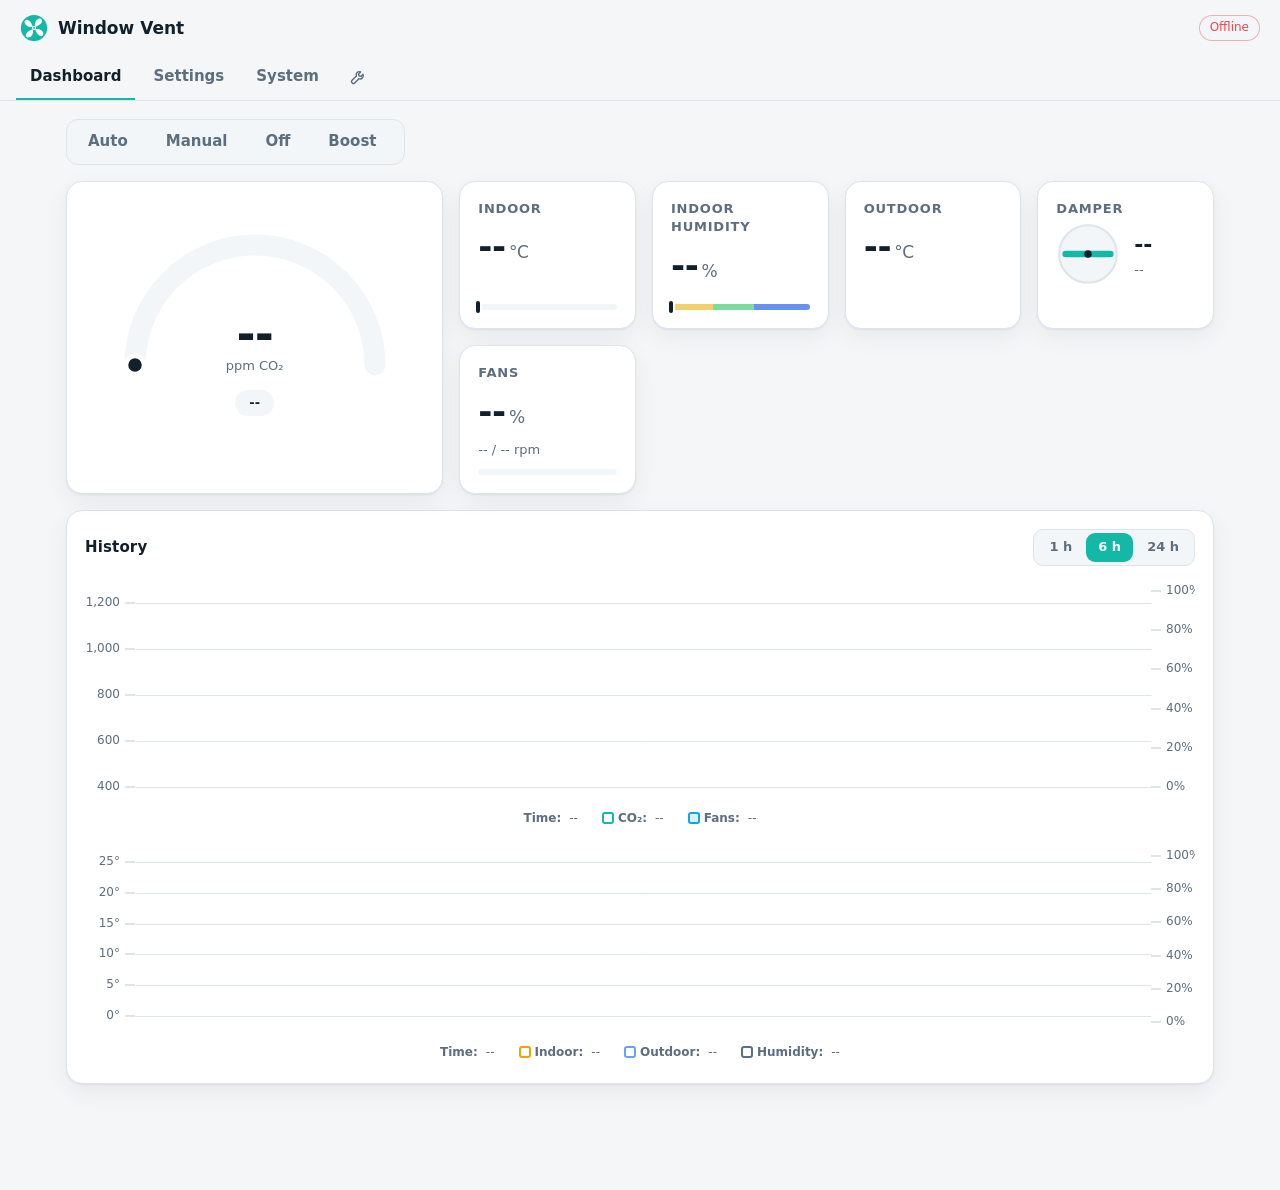
==== firmware/webui/web/index.html @ efa2269c "Firmware: standalone WebUI (dashboard, settings, simulation) firmware/webui: the application. CO2 co" ====
<!doctype html>
<html lang="en">
<head>
<meta charset="utf-8">
<meta name="viewport" content="width=device-width, initial-scale=1">
<meta name="color-scheme" content="dark light">
<title>Window Vent</title>
<link rel="icon" href="data:image/svg+xml,%3Csvg xmlns='http://www.w3.org/2000/svg' viewBox='0 0 32 32'%3E%3Ccircle cx='16' cy='16' r='15' fill='%2314b8a6'/%3E%3Cg transform='translate%2816 16%29' fill='%23fff'%3E%3Cpath d='M1.2 -1.6C0.6 -5 1.6 -9.6 5.6 -10.6C8.9 -11.4 10.4 -8.2 8.4 -5.6C6.8 -3.5 4 -1.8 1.2 -1.6Z' transform='rotate%280%29'/%3E%3Cpath d='M1.2 -1.6C0.6 -5 1.6 -9.6 5.6 -10.6C8.9 -11.4 10.4 -8.2 8.4 -5.6C6.8 -3.5 4 -1.8 1.2 -1.6Z' transform='rotate%2890%29'/%3E%3Cpath d='M1.2 -1.6C0.6 -5 1.6 -9.6 5.6 -10.6C8.9 -11.4 10.4 -8.2 8.4 -5.6C6.8 -3.5 4 -1.8 1.2 -1.6Z' transform='rotate%28180%29'/%3E%3Cpath d='M1.2 -1.6C0.6 -5 1.6 -9.6 5.6 -10.6C8.9 -11.4 10.4 -8.2 8.4 -5.6C6.8 -3.5 4 -1.8 1.2 -1.6Z' transform='rotate%28270%29'/%3E%3Ccircle r='2.4'/%3E%3C/g%3E%3Ccircle cx='16' cy='16' r='1.1' fill='%2314b8a6'/%3E%3C/svg%3E">
<link rel="stylesheet" href="vendor/uPlot.min.css">
<link rel="stylesheet" href="app.css">
</head>
<body>
<header class="top">
  <div class="brand">
    <svg viewBox="0 0 32 32" class="logo" aria-hidden="true"><circle class="lg-bg" cx="16" cy="16" r="15"/><g transform="translate(16 16)" fill="#fff"><path d="M1.2 -1.6C0.6 -5 1.6 -9.6 5.6 -10.6C8.9 -11.4 10.4 -8.2 8.4 -5.6C6.8 -3.5 4 -1.8 1.2 -1.6Z" transform="rotate(0)"/><path d="M1.2 -1.6C0.6 -5 1.6 -9.6 5.6 -10.6C8.9 -11.4 10.4 -8.2 8.4 -5.6C6.8 -3.5 4 -1.8 1.2 -1.6Z" transform="rotate(90)"/><path d="M1.2 -1.6C0.6 -5 1.6 -9.6 5.6 -10.6C8.9 -11.4 10.4 -8.2 8.4 -5.6C6.8 -3.5 4 -1.8 1.2 -1.6Z" transform="rotate(180)"/><path d="M1.2 -1.6C0.6 -5 1.6 -9.6 5.6 -10.6C8.9 -11.4 10.4 -8.2 8.4 -5.6C6.8 -3.5 4 -1.8 1.2 -1.6Z" transform="rotate(270)"/><circle r="2.4"/></g><circle class="lg-bg" cx="16" cy="16" r="1.1"/></svg>
    <span>Window Vent</span>
  </div>
  <div class="status">
    <span id="simBadge" class="badge warn" title="Simulation" hidden>Sim</span>
    <span id="conn" class="badge">Connecting</span>
    <span id="clock" class="badge clock" title="Local time (NTP)" hidden></span>
  </div>
</header>

<nav class="tabs" role="tablist">
  <a href="#dash" data-tab="dash">Dashboard</a>
  <a href="#settings" data-tab="settings">Settings</a>
  <a href="#system" data-tab="system">System</a>
  <a href="#dev" data-tab="dev" class="icontab" title="Developer" aria-label="Developer"><svg class="tabicon" viewBox="0 0 24 24" aria-hidden="true"><path d="M14.7 6.3a4 4 0 0 0-5.4 5.2L3.6 17.2a1.6 1.6 0 0 0 0 2.3l.9.9a1.6 1.6 0 0 0 2.3 0l5.7-5.7a4 4 0 0 0 5.2-5.4l-2.6 2.6-2.4-.6-.6-2.4z"/></svg></a>
</nav>

<main>
<!-- ================================ Dashboard ================================ -->
<section id="tab-dash" class="tab">
  <div class="seg" id="modeSeg">
    <button data-mode="auto">Auto</button>
    <button data-mode="manual">Manual</button>
    <button data-mode="off">Off</button>
    <button data-mode="boost">Boost<span id="boostLeft"></span></button>
  </div>

  <div class="grid hero">
    <div class="card co2card">
      <div class="gauge">
        <svg viewBox="0 0 200 120" aria-hidden="true">
          <path class="g-track" d="M20 110 A80 80 0 0 1 180 110"/>
          <path id="gBand" class="g-band" d=""/>
          <path id="gArc" class="g-arc" d=""/>
          <circle id="gDot" class="g-dot" r="6" cx="20" cy="110"/>
        </svg>
        <div class="g-text">
          <div id="co2" class="big">--</div>
          <div class="muted">ppm CO&#8322;</div>
        </div>
      </div>
      <div id="co2Label" class="pill">--</div>
      <p id="reason" class="reason"></p>
      <div id="limits" class="chips"></div>
    </div>

    <div class="tiles">
      <div class="card tile">
        <div class="t-head">Indoor</div>
        <div class="t-val"><span id="tin">--</span><small>&deg;C</small></div>
        <div class="t-sub" id="tinSub">&nbsp;</div>
        <div class="lvlbar" id="tinBar"><b id="tinMark"></b></div>
        <div id="rhInline" class="inline2" hidden>
          <div class="t-sub">RH <span id="rhIn">--</span> %, <span id="rhInWord" class="rhword"></span></div>
          <div class="lvlbar rh" title="Dry below 30 %, comfortable to 60 %, humid above"><b id="rhInMark"></b></div>
        </div>
      </div>
      <div class="card tile" id="rhTile">
        <div class="t-head">Indoor humidity</div>
        <div class="t-val"><span id="rh">--</span><small>%</small></div>
        <div class="t-sub"><span id="rhWord" class="rhword"></span><span id="rhDew"></span></div>
        <div class="lvlbar rh" title="Dry below 30 %, comfortable to 60 %, humid above"><b id="rhMark"></b></div>
      </div>
      <div class="card tile">
        <div class="t-head">Outdoor</div>
        <div class="t-val"><span id="tout">--</span><small>&deg;C</small></div>
        <div class="t-sub" id="toutSub">&nbsp;</div>
      </div>
      <div class="card tile">
        <div class="t-head">Damper</div>
        <div class="damper">
          <svg viewBox="-30 -30 60 60" aria-hidden="true">
            <circle class="d-bore" r="27"/>
            <g id="dDisc"><rect class="d-disc" x="-24" y="-3" width="48" height="6" rx="3"/><circle class="d-shaft" r="3.5"/></g>
          </svg>
          <div>
            <div class="t-val sm" id="dState">--</div>
            <div class="t-sub" id="dAngle">--</div>
          </div>
        </div>
      </div>
      <div class="card tile">
        <div class="t-head">Fans</div>
        <div class="t-val"><span id="fan">--</span><small>%</small></div>
        <div class="t-sub"><span id="rpm0">--</span> / <span id="rpm1">--</span> rpm</div>
        <div class="bar"><i id="fanBar"></i></div>
      </div>
      <div class="card tile" id="sndTile" hidden>
        <div class="t-head">Outdoor sound</div>
        <div class="t-val vrow"><span><span id="snd">--</span><small>dB</small></span><span id="sndChip" class="chip loud" hidden>Loud outside</span></div>
        <div class="t-sub" id="sndSub">&nbsp;</div>
        <div class="lvlbar" id="sndBar" title="30 to 100 dB"><b id="sndMark"></b></div>
      </div>
    </div>
  </div>

  <div class="card" id="manualCard" hidden>
    <h3>Manual control</h3>
    <div class="row">
      <label class="switch"><input type="checkbox" id="manOpen"><span></span> Damper open</label>
    </div>
    <div class="field" id="manPct" data-min="0" data-max="100" data-step="1" data-unit="%" data-label="Fans"></div>
  </div>

  <div class="card">
    <div class="card-head">
      <h3>History</h3>
      <div class="seg small" id="rangeSeg">
        <button data-h="1">1 h</button><button data-h="6">6 h</button><button data-h="24">24 h</button>
      </div>
    </div>
    <div id="chartCo2" class="chart"></div>
    <div id="chartTemp" class="chart"></div>
    <div id="chartSnd" class="chart" hidden></div>
  </div>
</section>

<!-- ================================ Settings ================================ -->
<section id="tab-settings" class="tab" hidden>
  <div class="card">
    <h3>CO&#8322; &rarr; ventilation</h3>
    <p class="muted">Drag the points: fan speed for each CO&#8322; level. The damper opens at the <b>open</b> line and closes
      at the <b>close</b> line; above the <b>maximum</b>, ventilation goes full whatever the other limits.</p>
    <svg id="curve" class="curve"></svg>
    <div class="fields">
      <div class="field" data-key="co2.openPpm" data-min="400" data-max="2000" data-step="10" data-unit="ppm" data-label="Damper opens at"></div>
      <div class="field" data-key="co2.closePpm" data-min="400" data-max="2000" data-step="10" data-unit="ppm" data-label="Damper closes at"></div>
      <div class="field" data-key="co2.maxPpm" data-min="800" data-max="3000" data-step="50" data-unit="ppm" data-label="Absolute maximum"></div>
      <div class="field" data-key="co2.targetLo" data-min="400" data-max="1500" data-step="10" data-unit="ppm" data-label="Target range, low"></div>
      <div class="field" data-key="co2.targetHi" data-min="400" data-max="2000" data-step="10" data-unit="ppm" data-label="Target range, high"></div>
      <div class="field" data-key="co2.minFanPct" data-min="0" data-max="60" data-step="1" data-unit="%" data-label="Fan floor while open"></div>
      <div class="field" data-key="co2.minOpenS" data-min="0" data-max="1800" data-step="30" data-unit="s" data-label="Minimum time open"></div>
      <div class="field" data-key="co2.minClosedS" data-min="0" data-max="1800" data-step="30" data-unit="s" data-label="Minimum time closed"></div>
    </div>
  </div>

  <div class="card">
    <div class="card-head"><h3>Temperature</h3><label class="switch"><input type="checkbox" data-key="temp.enabled"><span></span></label></div>
    <p class="muted">Cold outside, the fans are capped (linear between the two points) so the room doesn't get chilled.
      A warm room with cooler air outside gets free cooling; warmer air outside caps the fans.</p>
    <div class="fields">
      <div class="field" data-key="temp.tinMin" data-min="10" data-max="28" data-step="0.5" data-unit="&deg;C" data-label="Comfort, minimum"></div>
      <div class="field" data-key="temp.tinMax" data-min="16" data-max="32" data-step="0.5" data-unit="&deg;C" data-label="Comfort, maximum"></div>
      <div class="field" data-key="temp.coldT0" data-min="-40" data-max="20" data-step="1" data-unit="&deg;C" data-label="Cold point: outdoor"></div>
      <div class="field" data-key="temp.coldPct0" data-min="0" data-max="100" data-step="5" data-unit="%" data-label="Cold point: fan cap"></div>
      <div class="field" data-key="temp.coldT1" data-min="-30" data-max="30" data-step="1" data-unit="&deg;C" data-label="Mild point: outdoor"></div>
      <div class="field" data-key="temp.coldPct1" data-min="0" data-max="100" data-step="5" data-unit="%" data-label="Mild point: fan cap"></div>
      <div class="field" data-key="temp.closeBelowC" data-min="-50" data-max="10" data-step="1" data-unit="&deg;C" data-label="Close below (outdoor)"></div>
      <div class="field" data-key="temp.coolDeltaC" data-min="0.5" data-max="10" data-step="0.5" data-unit="&deg;C" data-label="Free cooling: outside cooler by"></div>
      <div class="field" data-key="temp.coolPct" data-min="0" data-max="100" data-step="5" data-unit="%" data-label="Free cooling: fans at least"></div>
      <div class="field" data-key="temp.hotPct" data-min="0" data-max="100" data-step="5" data-unit="%" data-label="Warmer outside: fan cap"></div>
    </div>
  </div>

  <div class="grid two">
    <div class="card">
      <div class="card-head"><h3>Quiet hours</h3><label class="switch"><input type="checkbox" data-key="quiet.enabled"><span></span></label></div>
      <div class="fields one">
        <label class="tfield">Start <input type="time" data-key="quiet.start" data-time></label>
        <label class="tfield">End <input type="time" data-key="quiet.end" data-time></label>
        <div class="field" data-key="quiet.pct" data-min="0" data-max="100" data-step="5" data-unit="%" data-label="Fan cap"></div>
      </div>
    </div>
    <div class="card">
      <div class="card-head"><h3>Outdoor noise</h3><label class="switch"><input type="checkbox" data-key="noise.enabled"><span></span></label></div>
      <div class="fields one">
        <div class="field" data-key="noise.db" data-min="30" data-max="110" data-step="1" data-unit="dB" data-label="Too loud above"></div>
        <div class="field" data-key="noise.pct" data-min="0" data-max="100" data-step="5" data-unit="%" data-label="Fan cap (0: close)"></div>
        <div class="field" data-key="noise.holdS" data-min="0" data-max="1800" data-step="30" data-unit="s" data-label="Hold after the last loud reading"></div>
        <div class="field" data-key="noise.micCal" data-min="-20" data-max="150" data-step="0.5" data-unit="dB" data-label="Microphone calibration (dBFS to dB SPL)"></div>
      </div>
    </div>
  </div>

  <div class="grid two">
    <div class="card">
      <h3>Fans and boost</h3>
      <div class="fields one">
        <div class="field" data-key="fans.balance" data-min="-20" data-max="20" data-step="1" data-unit="%" data-label="Balance (intake minus exhaust)"></div>
        <div class="field" data-key="fans.minDuty" data-min="0" data-max="60" data-step="1" data-unit="%" data-label="PWM duty at 1 %"></div>
        <div class="field" data-key="mode.boostMin" data-min="5" data-max="240" data-step="5" data-unit="min" data-label="Boost duration"></div>
      </div>
    </div>
    <div class="card">
      <h3>Damper motor</h3>
      <div class="fields one">
        <div class="field" data-key="damper.openDeg" data-min="30" data-max="120" data-step="1" data-unit="&deg;" data-label="Open angle"></div>
        <div class="field" data-key="damper.motorSpeed" data-min="100" data-max="3200" data-step="100" data-unit="&micro;steps/s" data-label="Speed"></div>
        <label class="switch"><input type="checkbox" id="motorRev"><span></span> Motor turns the other way</label>
      </div>
    </div>
  </div>

  <div class="card">
    <h3>Network and time</h3>
    <div class="fields">
      <label class="tfield">Host name (.local) <input type="text" data-key="net.host" maxlength="23"></label>
      <label class="tfield">Time zone (POSIX) <input type="text" data-key="net.tz" maxlength="47"></label>
    </div>
    <p class="muted">Changes to the host name and time zone apply at the next restart.</p>
  </div>

  <div class="card">
    <div class="card-head"><h3>Display</h3>
      <div class="seg small" id="themeSeg"><button data-theme="auto">Auto</button><button data-theme="light">Light</button><button data-theme="dark">Dark</button></div>
    </div>
    <p class="muted">Auto follows this device's own setting. The theme and the colours below are kept by this browser only, not by the vent.</p>
    <div class="palette" id="palette"></div>
    <div class="row">
      <button class="ghost" id="saveColours">Save colours to the vent</button>
      <button class="ghost" id="loadColours">Load colours from the vent</button>
      <button class="ghost" id="resetColours">Reset colours</button>
    </div>
    <p class="muted">Saved on the vent, the colours can be loaded in any other browser (a phone, a PC).</p>
  </div>

  <div class="savebar" id="saveBar" hidden>
    <span>Unsaved changes</span>
    <button class="ghost" id="revertBtn">Revert</button>
    <button class="primary" id="saveBtn">Save</button>
  </div>
</section>

<!-- ================================ Developer ================================ -->
<section id="tab-dev" class="tab" hidden>
  <div class="grid two">
    <div class="card">
      <div class="card-head"><h3>Simulation</h3><label class="switch"><input type="checkbox" id="simOn"><span></span></label></div>
      <p class="muted">Stands in for the sensors, the fans and the damper; the real fans and motor stay still meanwhile.</p>
      <div class="seg small" id="simModeSeg"><button data-model="1">Room model</button><button data-model="0">Manual values</button></div>
      <div class="fields one" id="simFields">
        <div class="field sim" data-sim="co2" data-min="400" data-max="2500" data-step="10" data-unit="ppm" data-label="CO&#8322;" data-manual></div>
        <div class="field sim" data-sim="tin" data-min="10" data-max="35" data-step="0.1" data-unit="&deg;C" data-label="Indoor" data-manual></div>
        <div class="field sim" data-sim="tout" data-min="-35" data-max="40" data-step="0.5" data-unit="&deg;C" data-label="Outdoor"></div>
        <div class="field sim" data-sim="rh" data-min="0" data-max="100" data-step="1" data-unit="%" data-label="Humidity"></div>
        <div class="field sim" data-sim="snd" data-min="20" data-max="100" data-step="1" data-unit="dB" data-label="Outdoor sound"></div>
        <div class="field sim" data-sim="occupants" data-min="0" data-max="6" data-step="1" data-unit="" data-label="Occupants" data-model></div>
        <div class="field sim" data-sim="volume" data-min="10" data-max="150" data-step="5" data-unit="m&sup3;" data-label="Room volume" data-model></div>
        <div class="field sim" data-sim="flowMax" data-min="5" data-max="80" data-step="1" data-unit="m&sup3;/h" data-label="Flow per fan at 100 %" data-model></div>
        <div class="field sim" data-sim="heatSetC" data-min="10" data-max="25" data-step="0.5" data-unit="&deg;C" data-label="Heating set point" data-model></div>
      </div>
      <div class="row" id="simSpeedRow"><span class="muted">Time</span>
        <div class="seg small" id="simSpeedSeg"><button data-speed="1">&times;1</button><button data-speed="10">&times;10</button><button data-speed="60">&times;60</button><button data-speed="300">&times;300</button></div>
      </div>
    </div>

    <div class="card">
      <h3>Control outputs</h3>
      <dl class="kv" id="outKv"></dl>
      <h3>Hardware</h3>
      <div class="chips" id="hwChips"></div>
      <dl class="kv" id="hwKv"></dl>
      <div class="row"><button class="ghost" id="encZeroBtn">Damper is closed: set encoder zero</button></div>
    </div>
  </div>

  <div class="card">
    <h3>Log</h3>
    <pre id="log" class="log"></pre>
  </div>
</section>

<!-- ================================ System ================================ -->
<section id="tab-system" class="tab" hidden>
  <div class="grid two">
    <div class="card">
      <h3>Wi-Fi</h3>
      <dl class="kv" id="netKv"></dl>
      <div class="row">
        <a class="button ghost" href="/setup" id="setupLink">Change network</a>
        <button class="ghost danger" id="forgetBtn">Forget network</button>
      </div>
    </div>
    <div class="card">
      <h3>Device</h3>
      <dl class="kv" id="sysKv"></dl>
      <div class="row"><button class="ghost danger" id="rebootBtn">Restart</button></div>
    </div>
  </div>
</section>
</main>

<div id="toast" class="toast" hidden></div>
<script src="vendor/uPlot.iife.min.js"></script>
<script src="app.js"></script>
</body>
</html>
---- firmware/webui/web/vendor/uPlot.min.css ----
.uplot, .uplot *, .uplot *::before, .uplot *::after {box-sizing: border-box;}.uplot {font-family: system-ui, -apple-system, "Segoe UI", Roboto, "Helvetica Neue", Arial, "Noto Sans", sans-serif, "Apple Color Emoji", "Segoe UI Emoji", "Segoe UI Symbol", "Noto Color Emoji";line-height: 1.5;width: min-content;}.u-title {text-align: center;font-size: 18px;font-weight: bold;}.u-wrap {position: relative;user-select: none;}.u-over, .u-under {position: absolute;}.u-under {overflow: hidden;}.uplot canvas {display: block;position: relative;width: 100%;height: 100%;}.u-axis {position: absolute;}.u-legend {font-size: 14px;margin: auto;text-align: center;}.u-inline {display: block;}.u-inline * {display: inline-block;}.u-inline tr {margin-right: 16px;}.u-legend th {font-weight: 600;}.u-legend th > * {vertical-align: middle;display: inline-block;}.u-legend .u-marker {width: 1em;height: 1em;margin-right: 4px;background-clip: padding-box !important;}.u-inline.u-live th::after {content: ":";vertical-align: middle;}.u-inline:not(.u-live) .u-value {display: none;}.u-series > * {padding: 4px;}.u-series th {cursor: pointer;}.u-legend .u-off > * {opacity: 0.3;}.u-select {background: rgba(0,0,0,0.07);position: absolute;pointer-events: none;}.u-cursor-x, .u-cursor-y {position: absolute;left: 0;top: 0;pointer-events: none;will-change: transform;}.u-hz .u-cursor-x, .u-vt .u-cursor-y {height: 100%;border-right: 1px dashed #607D8B;}.u-hz .u-cursor-y, .u-vt .u-cursor-x {width: 100%;border-bottom: 1px dashed #607D8B;}.u-cursor-pt {position: absolute;top: 0;left: 0;border-radius: 50%;border: 0 solid;pointer-events: none;will-change: transform;/*this has to be !important since we set inline "background" shorthand */background-clip: padding-box !important;}.u-axis.u-off, .u-select.u-off, .u-cursor-x.u-off, .u-cursor-y.u-off, .u-cursor-pt.u-off {display: none;}
---- firmware/webui/web/app.css ----
/* Window vent web page. Dark by default, light when the system asks for it. */
:root {
  --bg: #0b1117;
  --bg2: #111a22;
  --card: #151f29;
  --card2: #1b2733;
  --line: #243342;
  --text: #e6edf3;
  --muted: #8b9bab;
  --accent: #14b8a6;
  --accent2: #0ea5e9;
  --good: #22c55e;
  --fair: #eab308;
  --poor: #f97316;
  --bad: #ef4444;
  --warm: #f59e0b;
  --cold: #60a5fa;
  --wet: #2563eb;
  --shadow: 0 1px 2px rgba(0,0,0,.3), 0 8px 24px rgba(0,0,0,.18);
  --radius: 16px;
}
/* light: chosen in the header (data-theme), or the system's choice when left on auto */
:root[data-theme=light] {
  --bg: #f4f6f8;
  --bg2: #eef2f5;
  --card: #ffffff;
  --card2: #f3f6f9;
  --line: #dde4ea;
  --text: #12202c;
  --muted: #5d6e7e;
  --shadow: 0 1px 2px rgba(16,24,40,.06), 0 8px 24px rgba(16,24,40,.06);
}
@media (prefers-color-scheme: light) {
  :root:not([data-theme=dark]) {
    --bg: #f4f6f8;
    --bg2: #eef2f5;
    --card: #ffffff;
    --card2: #f3f6f9;
    --line: #dde4ea;
    --text: #12202c;
    --muted: #5d6e7e;
    --shadow: 0 1px 2px rgba(16,24,40,.06), 0 8px 24px rgba(16,24,40,.06);
  }
}
* { box-sizing: border-box; }
html, body { margin: 0; background: var(--bg); color: var(--text); }
body {
  font: 15px/1.45 system-ui, -apple-system, "Segoe UI", Roboto, "Helvetica Neue", Arial, sans-serif;
  -webkit-font-smoothing: antialiased;
}
h3 { margin: 0 0 10px; font-size: 15px; font-weight: 600; letter-spacing: .01em; }
p { margin: 6px 0 12px; }
.muted { color: var(--muted); font-size: 13px; }
small { font-size: .5em; color: var(--muted); margin-left: 3px; font-weight: 500; }

/* header and tabs */
.top {
  display: flex; align-items: center; justify-content: space-between; gap: 12px;
  padding: 14px 20px; position: sticky; top: 0; z-index: 10;
  background: color-mix(in srgb, var(--bg) 85%, transparent); backdrop-filter: blur(10px);
}
.brand { display: flex; align-items: center; gap: 10px; font-weight: 650; font-size: 17px; }
.logo { width: 28px; height: 28px; }
.logo .lg-bg { fill: var(--accent); }
.status { display: flex; align-items: center; gap: 8px; }
.badge.clock { font-variant-numeric: tabular-nums; }
.badge {
  font-size: 12px; padding: 3px 10px; border-radius: 99px; background: var(--card2); color: var(--muted);
  border: 1px solid var(--line);
}
.badge.ok { color: var(--good); border-color: color-mix(in srgb, var(--good) 40%, transparent); }
.badge.err { color: var(--bad); border-color: color-mix(in srgb, var(--bad) 40%, transparent); }
.badge.warn { color: var(--warm); border-color: color-mix(in srgb, var(--warm) 45%, transparent);
  background: color-mix(in srgb, var(--warm) 12%, transparent); }
.tabs { display: flex; gap: 4px; padding: 0 16px; border-bottom: 1px solid var(--line); overflow-x: auto; }
.tabs a {
  padding: 10px 14px; color: var(--muted); text-decoration: none; border-bottom: 2px solid transparent;
  font-weight: 550; white-space: nowrap;
}
.tabs a.on { color: var(--text); border-color: var(--accent); }
.tabs a.icontab { display: flex; align-items: center; padding: 10px 12px; }
.tabicon { width: 19px; height: 19px; fill: none; stroke: currentColor; stroke-width: 1.8; stroke-linejoin: round; stroke-linecap: round; }

main { max-width: 1180px; margin: 0 auto; padding: 18px 16px 90px; }

/* layout */
.card {
  background: var(--card); border: 1px solid var(--line); border-radius: var(--radius); padding: 18px;
  box-shadow: var(--shadow); margin-bottom: 16px; min-width: 0;
}
.card-head { display: flex; align-items: center; justify-content: space-between; gap: 10px; margin-bottom: 8px; }
.card-head h3 { margin: 0; }
.grid { display: grid; gap: 16px; }
.grid > .card { margin-bottom: 0; }
.grid.two { grid-template-columns: repeat(auto-fit, minmax(320px, 1fr)); margin-bottom: 16px; }
.grid.hero { grid-template-columns: minmax(280px, 1fr) 2fr; margin-bottom: 16px; }
@media (max-width: 760px) { .grid.hero { grid-template-columns: 1fr; } }
.tiles { display: grid; grid-template-columns: repeat(auto-fit, minmax(170px, 1fr)); gap: 16px; align-content: start; }
.tiles .card { margin: 0; }
.row { display: flex; align-items: center; gap: 12px; flex-wrap: wrap; margin-top: 12px; }

/* segmented controls and buttons */
.seg { display: inline-flex; background: var(--card2); border: 1px solid var(--line); border-radius: 12px; padding: 3px; gap: 2px; margin-bottom: 16px; }
.seg.small { margin: 0; border-radius: 10px; }
.seg button {
  border: 0; background: transparent; color: var(--muted); font: inherit; font-weight: 600; padding: 8px 18px;
  border-radius: 9px; cursor: pointer; transition: background .15s, color .15s;
}
.seg.small button { padding: 5px 12px; font-size: 13px; }
.seg button.on { background: var(--accent); color: #fff; }
.seg button:hover:not(.on) { color: var(--text); }
#boostLeft { font-weight: 500; margin-left: 6px; opacity: .85; }
button.primary, button.ghost, a.button {
  font: inherit; font-weight: 600; border-radius: 10px; padding: 8px 16px; cursor: pointer; text-decoration: none;
  display: inline-block;
}
button.primary { background: var(--accent); border: 1px solid var(--accent); color: #fff; }
button.ghost, a.button { background: transparent; border: 1px solid var(--line); color: var(--text); }
button.ghost:hover, a.button:hover { border-color: var(--accent); }
.danger { color: var(--bad) !important; }

/* CO2 gauge */
.co2card { display: flex; flex-direction: column; align-items: center; text-align: center; }
.gauge { position: relative; width: 100%; max-width: 300px; }
.gauge svg { width: 100%; display: block; }
.g-track { fill: none; stroke: var(--card2); stroke-width: 14; stroke-linecap: round; }
.g-band { fill: none; stroke: color-mix(in srgb, var(--good) 35%, transparent); stroke-width: 14; }
.g-arc { fill: none; stroke: var(--good); stroke-width: 14; stroke-linecap: round; transition: stroke .4s; }
.g-dot { fill: var(--text); stroke: var(--card); stroke-width: 3; }
.g-text { position: absolute; left: 0; right: 0; bottom: 4px; }
.big { font-size: 46px; font-weight: 700; letter-spacing: -.02em; line-height: 1; font-variant-numeric: tabular-nums; }
.pill { margin-top: 10px; padding: 4px 14px; border-radius: 99px; font-weight: 600; font-size: 13px; background: var(--card2); }
.reason { color: var(--muted); font-size: 13px; min-height: 2.9em; margin: 10px 0 4px; }
.chips { display: flex; flex-wrap: wrap; gap: 6px; justify-content: center; }
.chip { font-size: 12px; padding: 3px 10px; border-radius: 99px; background: var(--card2); border: 1px solid var(--line); }
.chip.ok { color: var(--good); }
.chip.no { color: var(--bad); }
.chip.on { color: var(--accent); border-color: color-mix(in srgb, var(--accent) 45%, transparent); }
.chip.loud { color: var(--fair); border-color: color-mix(in srgb, var(--fair) 50%, transparent);
  background: color-mix(in srgb, var(--fair) 12%, transparent); font-weight: 600; letter-spacing: 0; white-space: nowrap; }
.vrow { display: flex; align-items: center; justify-content: space-between; flex-wrap: wrap; gap: 4px 10px; }
.vrow .chip { margin-left: auto; }

/* tiles */
.tile { display: flex; flex-direction: column; gap: 4px; }
.t-head { color: var(--muted); font-size: 13px; font-weight: 600; text-transform: uppercase; letter-spacing: .06em; }
.t-val { font-size: 34px; font-weight: 700; font-variant-numeric: tabular-nums; letter-spacing: -.01em; }
.t-val.sm { font-size: 22px; }
.t-sub { color: var(--muted); font-size: 13px; }
.bar { height: 6px; border-radius: 99px; background: var(--card2); overflow: hidden; margin-top: 6px; }
.bar i { display: block; height: 100%; width: 0; background: linear-gradient(90deg, var(--accent), var(--accent2)); transition: width .6s; }
.rhword { font-weight: 600; }
/* level bars: coloured zones, a marker at the present value */
.lvlbar { position: relative; height: 6px; border-radius: 99px; background: var(--card2); margin-top: 6px; }
.inline2 { margin-top: 10px; }
.lvlbar.rh {
  background: linear-gradient(90deg,
    color-mix(in srgb, var(--fair) 60%, transparent) 0 30%,
    color-mix(in srgb, var(--good) 60%, transparent) 30% 60%,
    color-mix(in srgb, var(--wet) 70%, transparent) 60% 100%);
}
.lvlbar b { position: absolute; top: -3px; width: 4px; height: 12px; border-radius: 2px; background: var(--text);
  box-shadow: 0 0 0 2px var(--card); transform: translateX(-50%); transition: left .6s; }
.damper { display: flex; align-items: center; gap: 14px; }
.damper svg { width: 64px; height: 64px; flex: none; }
.d-bore { fill: var(--card2); stroke: var(--line); stroke-width: 2; }
.d-disc { fill: var(--accent); }
.d-shaft { fill: var(--text); }
#dDisc { transition: transform .5s; }

/* charts */
.chart { width: 100%; margin-top: 8px; }
.u-legend { font-size: 12px; color: var(--muted); }
.u-legend .u-marker { border-radius: 3px; }
.u-select { background: color-mix(in srgb, var(--accent) 15%, transparent); }

/* fields: label, slider, value */
.fields { display: grid; grid-template-columns: repeat(auto-fit, minmax(260px, 1fr)); gap: 14px 22px; margin-top: 8px; }
.fields.one { grid-template-columns: 1fr; }
.field { display: grid; grid-template-columns: 1fr auto; align-items: center; gap: 4px 10px; }
.field label { font-size: 13px; color: var(--muted); }
.field .val { display: flex; align-items: center; gap: 4px; }
.field input[type=number] {
  width: 76px; text-align: right; background: var(--card2); color: var(--text); border: 1px solid var(--line);
  border-radius: 8px; padding: 4px 6px; font: inherit; font-variant-numeric: tabular-nums;
}
.field .unit { color: var(--muted); font-size: 12px; min-width: 22px; }
.field input[type=range] { grid-column: 1 / -1; }
.field.disabled { opacity: .45; pointer-events: none; }
.tfield { display: flex; flex-direction: column; gap: 4px; font-size: 13px; color: var(--muted); }
.tfield input {
  background: var(--card2); color: var(--text); border: 1px solid var(--line); border-radius: 8px;
  padding: 7px 9px; font: inherit;
}
input[type=range] {
  -webkit-appearance: none; appearance: none; width: 100%; height: 6px; border-radius: 99px; outline: none;
  background: linear-gradient(90deg, var(--accent) var(--p, 50%), var(--card2) var(--p, 50%)); margin: 8px 0;
}
input[type=range]::-webkit-slider-thumb {
  -webkit-appearance: none; width: 18px; height: 18px; border-radius: 50%; background: #fff;
  border: 3px solid var(--accent); cursor: pointer; box-shadow: 0 1px 4px rgba(0,0,0,.35);
}
input[type=range]::-moz-range-thumb {
  width: 14px; height: 14px; border-radius: 50%; background: #fff; border: 3px solid var(--accent); cursor: pointer;
}

/* switch */
.switch { display: inline-flex; align-items: center; gap: 10px; cursor: pointer; user-select: none; }
.switch input { display: none; }
.switch span {
  width: 42px; height: 24px; border-radius: 99px; background: var(--card2); border: 1px solid var(--line);
  position: relative; transition: background .2s; flex: none;
}
.switch span::after {
  content: ""; position: absolute; top: 2px; left: 2px; width: 18px; height: 18px; border-radius: 50%;
  background: #fff; transition: transform .2s; box-shadow: 0 1px 3px rgba(0,0,0,.3);
}
.switch input:checked + span { background: var(--accent); border-color: var(--accent); }
.switch input:checked + span::after { transform: translateX(18px); }

/* CO2 curve editor */
.curve { width: 100%; height: auto; display: block; touch-action: none; user-select: none; margin: 4px 0 6px; }
.curve .grid line { stroke: var(--line); stroke-width: 1; }
.curve .axis text { fill: var(--muted); font-size: 11px; }
.curve .band { fill: color-mix(in srgb, var(--good) 14%, transparent); }
.curve .th { stroke-width: 1.5; stroke-dasharray: 5 4; }
.curve .th.open { stroke: var(--accent2); }
.curve .th.close { stroke: var(--muted); }
.curve .th.max { stroke: var(--bad); }
.curve .th-label { font-size: 11px; font-weight: 600; stroke: var(--card); stroke-width: 4px; paint-order: stroke; stroke-linejoin: round; }
.curve .line { fill: none; stroke: var(--accent); stroke-width: 3; stroke-linejoin: round; }
.curve .area { fill: color-mix(in srgb, var(--accent) 14%, transparent); }
.curve .pt { fill: var(--card); stroke: var(--accent); stroke-width: 3; cursor: grab; }
.curve .pt:hover, .curve .pt.drag { fill: var(--accent); }
.curve .now { fill: var(--warm); stroke: var(--bg); stroke-width: 2.5; pointer-events: none; }
.curve .now-guide { stroke: var(--warm); stroke-width: 1.5; stroke-opacity: .55; stroke-dasharray: 2 3; pointer-events: none; }
.curve .tip { fill: var(--text); font-size: 12px; font-weight: 600; }

/* colour pickers */
.palette { display: grid; grid-template-columns: repeat(auto-fill, minmax(210px, 1fr)); gap: 10px 16px; margin-top: 10px; }
.swatch { display: flex; align-items: center; gap: 10px; font-size: 13px; color: var(--muted); cursor: pointer; }
.swatch input { width: 34px; height: 26px; padding: 0; border: 1px solid var(--line); border-radius: 7px; background: none; cursor: pointer; }
.swatch input::-webkit-color-swatch-wrapper { padding: 2px; }
.swatch input::-webkit-color-swatch { border: 0; border-radius: 5px; }

/* key-value lists */
.kv { display: grid; grid-template-columns: auto 1fr; gap: 6px 16px; margin: 0 0 14px; font-size: 14px; }
.kv dt { color: var(--muted); }
.kv dd { margin: 0; font-variant-numeric: tabular-nums; overflow-wrap: anywhere; }
.log {
  background: var(--bg2); border: 1px solid var(--line); border-radius: 10px; padding: 10px 12px; margin: 0;
  height: 260px; overflow: auto; font: 12px/1.5 ui-monospace, SFMono-Regular, Consolas, monospace; color: var(--muted);
}

/* save bar and toast */
.savebar {
  position: fixed; left: 50%; bottom: 18px; transform: translateX(-50%); z-index: 20;
  display: flex; align-items: center; gap: 12px; padding: 10px 12px 10px 18px; border-radius: 14px;
  background: var(--card); border: 1px solid var(--line); box-shadow: 0 10px 40px rgba(0,0,0,.35);
}
.toast {
  position: fixed; left: 50%; bottom: 80px; transform: translateX(-50%); z-index: 30; padding: 10px 16px;
  border-radius: 10px; background: var(--text); color: var(--bg); font-weight: 600; font-size: 14px;
}
[hidden] { display: none !important; }
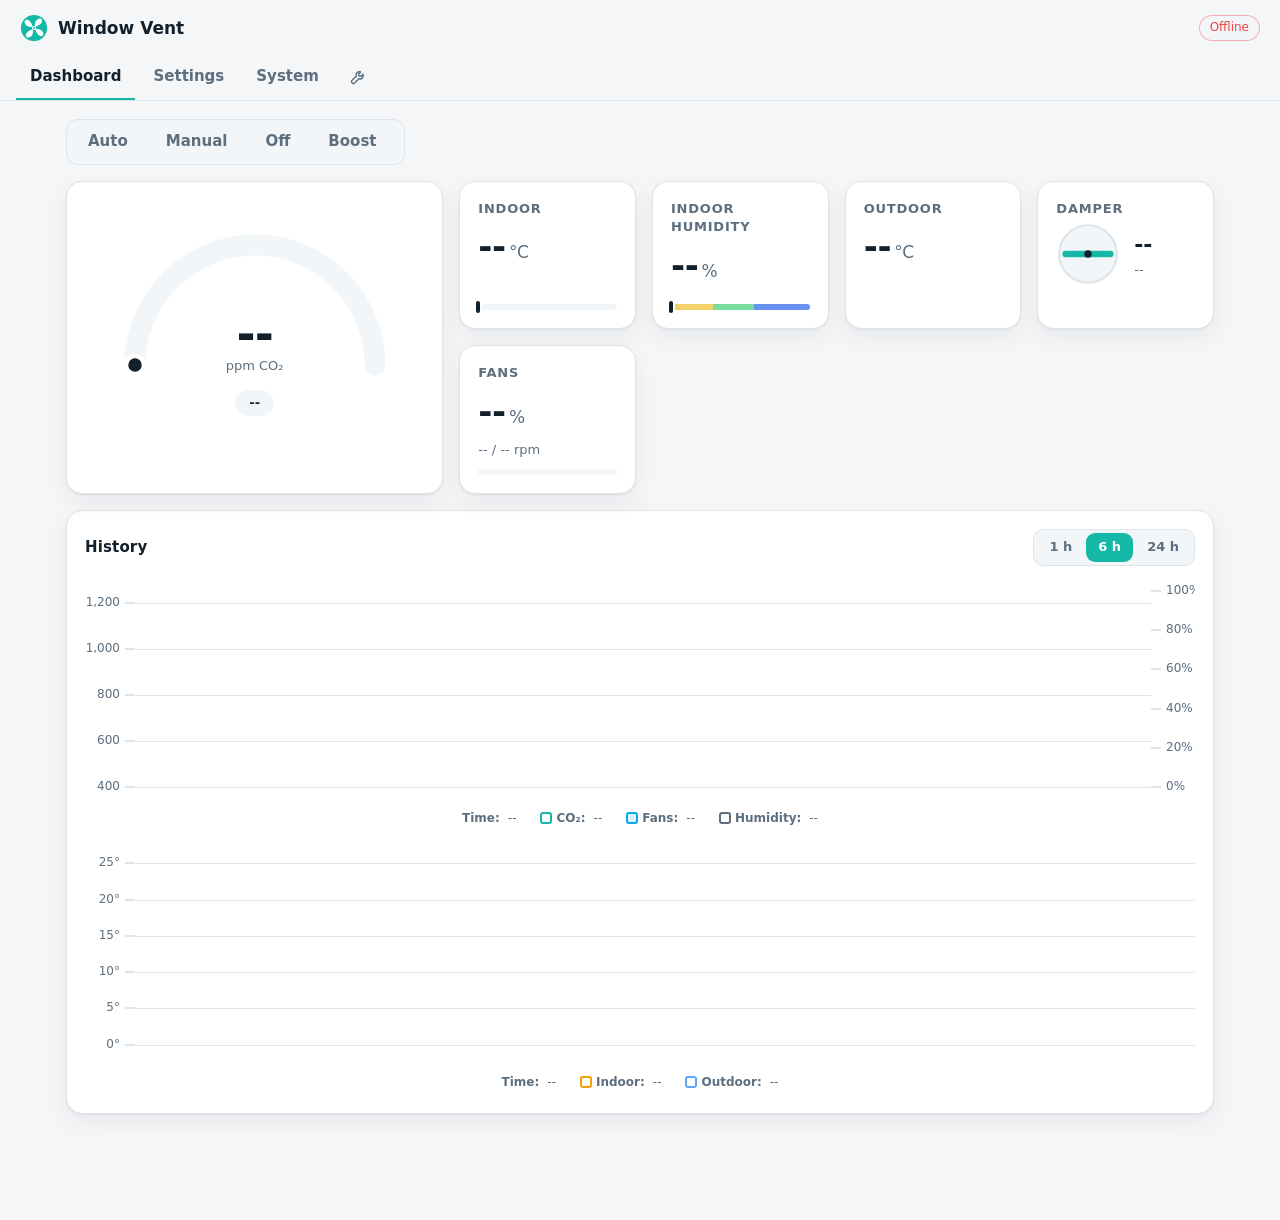
==== commit 18413535: "Web page: two graphs, legends show the latest values Humidity joins CO2 and the fans (both in %), an" ====
--- a/firmware/webui/web/index.html
+++ b/firmware/webui/web/index.html
@@ -101,9 +101,9 @@
       </div>
       <div class="card tile" id="sndTile" hidden>
         <div class="t-head">Outdoor sound</div>
-        <div class="t-val vrow"><span><span id="snd">--</span><small>dB</small></span><span id="sndChip" class="chip loud" hidden>Loud outside</span></div>
+        <div class="t-val vrow"><span><span id="snd">--</span><small>dBA</small></span><span id="sndChip" class="chip loud" hidden>Loud outside</span></div>
         <div class="t-sub" id="sndSub">&nbsp;</div>
-        <div class="lvlbar" id="sndBar" title="30 to 100 dB"><b id="sndMark"></b></div>
+        <div class="lvlbar" id="sndBar" title="30 to 100 dBA"><b id="sndMark"></b></div>
       </div>
     </div>
   </div>
@@ -125,7 +125,6 @@
     </div>
     <div id="chartCo2" class="chart"></div>
     <div id="chartTemp" class="chart"></div>
-    <div id="chartSnd" class="chart" hidden></div>
   </div>
 </section>
 
@@ -178,10 +177,10 @@
     <div class="card">
       <div class="card-head"><h3>Outdoor noise</h3><label class="switch"><input type="checkbox" data-key="noise.enabled"><span></span></label></div>
       <div class="fields one">
-        <div class="field" data-key="noise.db" data-min="30" data-max="110" data-step="1" data-unit="dB" data-label="Too loud above"></div>
+        <div class="field" data-key="noise.db" data-min="30" data-max="110" data-step="1" data-unit="dBA" data-label="Too loud above"></div>
         <div class="field" data-key="noise.pct" data-min="0" data-max="100" data-step="5" data-unit="%" data-label="Fan cap (0: close)"></div>
         <div class="field" data-key="noise.holdS" data-min="0" data-max="1800" data-step="30" data-unit="s" data-label="Hold after the last loud reading"></div>
-        <div class="field" data-key="noise.micCal" data-min="-20" data-max="150" data-step="0.5" data-unit="dB" data-label="Microphone calibration (dBFS to dB SPL)"></div>
+        <div class="field" data-key="noise.micCal" data-min="-20" data-max="150" data-step="0.5" data-unit="dB" data-label="Microphone calibration (A-weighted dBFS to dBA)"></div>
       </div>
     </div>
   </div>
@@ -247,9 +246,10 @@
         <div class="field sim" data-sim="tin" data-min="10" data-max="35" data-step="0.1" data-unit="&deg;C" data-label="Indoor" data-manual></div>
         <div class="field sim" data-sim="tout" data-min="-35" data-max="40" data-step="0.5" data-unit="&deg;C" data-label="Outdoor"></div>
         <div class="field sim" data-sim="rh" data-min="0" data-max="100" data-step="1" data-unit="%" data-label="Humidity"></div>
-        <div class="field sim" data-sim="snd" data-min="20" data-max="100" data-step="1" data-unit="dB" data-label="Outdoor sound"></div>
+        <div class="field sim" data-sim="snd" data-min="20" data-max="100" data-step="1" data-unit="dBA" data-label="Outdoor sound"></div>
         <div class="field sim" data-sim="occupants" data-min="0" data-max="6" data-step="1" data-unit="" data-label="Occupants" data-model></div>
-        <div class="field sim" data-sim="volume" data-min="10" data-max="150" data-step="5" data-unit="m&sup3;" data-label="Room volume" data-model></div>
+        <div class="field sim" data-sim="volume" data-min="10" data-max="500" data-step="5" data-unit="m&sup3;" data-label="Room volume" data-model></div>
+        <div class="field sim" data-sim="leakAch" data-min="0" data-max="3" data-step="0.1" data-unit="/h" data-label="Natural air changes (leaks, open door)" data-model></div>
         <div class="field sim" data-sim="flowMax" data-min="5" data-max="80" data-step="1" data-unit="m&sup3;/h" data-label="Flow per fan at 100 %" data-model></div>
         <div class="field sim" data-sim="heatSetC" data-min="10" data-max="25" data-step="0.5" data-unit="&deg;C" data-label="Heating set point" data-model></div>
       </div>
@@ -264,13 +264,18 @@
       <h3>Hardware</h3>
       <div class="chips" id="hwChips"></div>
       <dl class="kv" id="hwKv"></dl>
-      <div class="row"><button class="ghost" id="encZeroBtn">Damper is closed: set encoder zero</button></div>
-    </div>
-  </div>
-
-  <div class="card">
-    <h3>Log</h3>
+      <div class="row"><button class="ghost" id="damperCalBtn">Damper: run the boundary test</button></div>
+    </div>
+  </div>
+
+  <div class="card">
+    <h3>Log and console</h3>
     <pre id="log" class="log"></pre>
+    <form class="row" id="conForm" autocomplete="off">
+      <input type="text" id="conLine" class="coninput" maxlength="127" spellcheck="false" placeholder="A command, as on the serial console ('help' lists them)">
+      <button class="ghost" type="submit">Run</button>
+    </form>
+    <p class="muted">The console asks for the vent's password once per browser tab. Set it on the serial console: <code>pass &lt;password&gt;</code>.</p>
   </div>
 </section>
 
@@ -289,6 +294,9 @@
       <h3>Device</h3>
       <dl class="kv" id="sysKv"></dl>
       <div class="row"><button class="ghost danger" id="rebootBtn">Restart</button></div>
+      <h3>Firmware update</h3>
+      <p class="muted">The build's <code>.bin</code> (<code>webui.ino.bin</code>), with the vent's password. The vent restarts into it, and goes back to the previous firmware if the new one isn't on the Wi-Fi within 5 minutes.</p>
+      <div class="row"><input type="file" id="fwFile" accept=".bin"><button class="ghost" id="fwBtn">Update</button><span class="muted" id="fwMsg"></span></div>
     </div>
   </div>
 </section>
--- a/firmware/webui/web/app.css
+++ b/firmware/webui/web/app.css
@@ -249,7 +249,12 @@
 .kv dd { margin: 0; font-variant-numeric: tabular-nums; overflow-wrap: anywhere; }
 .log {
   background: var(--bg2); border: 1px solid var(--line); border-radius: 10px; padding: 10px 12px; margin: 0;
-  height: 260px; overflow: auto; font: 12px/1.5 ui-monospace, SFMono-Regular, Consolas, monospace; color: var(--muted);
+  height: 360px; overflow: auto; font: 12px/1.5 ui-monospace, SFMono-Regular, Consolas, monospace; color: var(--muted);
+  white-space: pre-wrap; overflow-wrap: anywhere;
+}
+.coninput {
+  flex: 1; min-width: 0; background: var(--card2); color: var(--text); border: 1px solid var(--line); border-radius: 8px;
+  padding: 7px 9px; font: 13px ui-monospace, SFMono-Regular, Consolas, monospace;
 }
 
 /* save bar and toast */
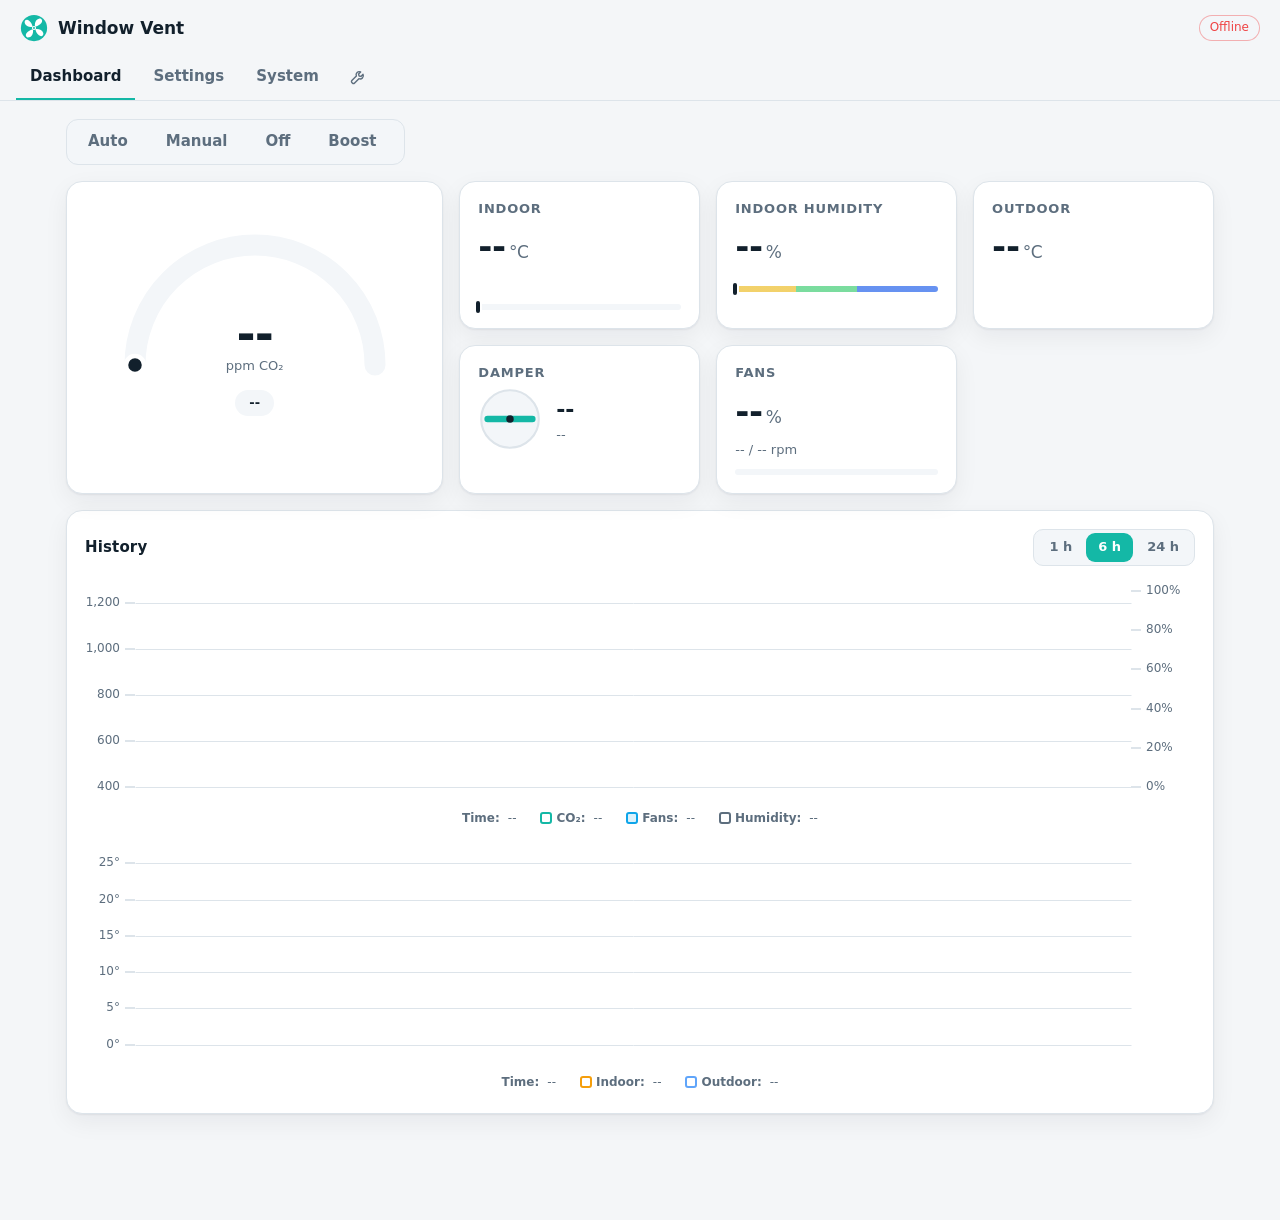
==== commit 0d8a4f42: "Web firmware 0.2.5: damper reversal, steady connection, page layout - Damper: a new target in mid-mo" ====
--- a/firmware/webui/web/index.html
+++ b/firmware/webui/web/index.html
@@ -101,7 +101,7 @@
       </div>
       <div class="card tile" id="sndTile" hidden>
         <div class="t-head">Outdoor sound</div>
-        <div class="t-val vrow"><span><span id="snd">--</span><small>dBA</small></span><span id="sndChip" class="chip loud" hidden>Loud outside</span></div>
+        <div class="t-val vrow"><span><span id="snd">--</span><small>dBA</small></span><span id="sndChip" class="chip loud" title="Loud outside" role="img" aria-label="Loud outside" hidden><svg viewBox="0 0 24 24" aria-hidden="true"><path fill="currentColor" d="M4 9.5v5h3.5L12 19V5L7.5 9.5z"/><path fill="none" stroke="currentColor" stroke-width="2" stroke-linecap="round" d="M15.5 9a4.2 4.2 0 0 1 0 6M18.3 6.5a8 8 0 0 1 0 11"/></svg></span></div>
         <div class="t-sub" id="sndSub">&nbsp;</div>
         <div class="lvlbar" id="sndBar" title="30 to 100 dBA"><b id="sndMark"></b></div>
       </div>
--- a/firmware/webui/web/app.css
+++ b/firmware/webui/web/app.css
@@ -95,7 +95,9 @@
 .grid.two { grid-template-columns: repeat(auto-fit, minmax(320px, 1fr)); margin-bottom: 16px; }
 .grid.hero { grid-template-columns: minmax(280px, 1fr) 2fr; margin-bottom: 16px; }
 @media (max-width: 760px) { .grid.hero { grid-template-columns: 1fr; } }
-.tiles { display: grid; grid-template-columns: repeat(auto-fit, minmax(170px, 1fr)); gap: 16px; align-content: start; }
+.tiles { display: grid; grid-template-columns: repeat(3, minmax(0, 1fr)); grid-auto-rows: 1fr; gap: 16px; }
+@media (max-width: 900px) { .tiles { grid-template-columns: repeat(2, minmax(0, 1fr)); } }
+@media (max-width: 760px) { .tiles { grid-template-columns: repeat(auto-fit, minmax(170px, 1fr)); } }
 .tiles .card { margin: 0; }
 .row { display: flex; align-items: center; gap: 12px; flex-wrap: wrap; margin-top: 12px; }
 
@@ -138,8 +140,9 @@
 .chip.on { color: var(--accent); border-color: color-mix(in srgb, var(--accent) 45%, transparent); }
 .chip.loud { color: var(--fair); border-color: color-mix(in srgb, var(--fair) 50%, transparent);
   background: color-mix(in srgb, var(--fair) 12%, transparent); font-weight: 600; letter-spacing: 0; white-space: nowrap; }
-.vrow { display: flex; align-items: center; justify-content: space-between; flex-wrap: wrap; gap: 4px 10px; }
-.vrow .chip { margin-left: auto; }
+.vrow { display: flex; align-items: center; justify-content: space-between; gap: 4px 10px; }
+.vrow .chip { margin-left: auto; padding: 4px 7px; line-height: 0; }
+.vrow .chip svg { width: 18px; height: 18px; }
 
 /* tiles */
 .tile { display: flex; flex-direction: column; gap: 4px; }
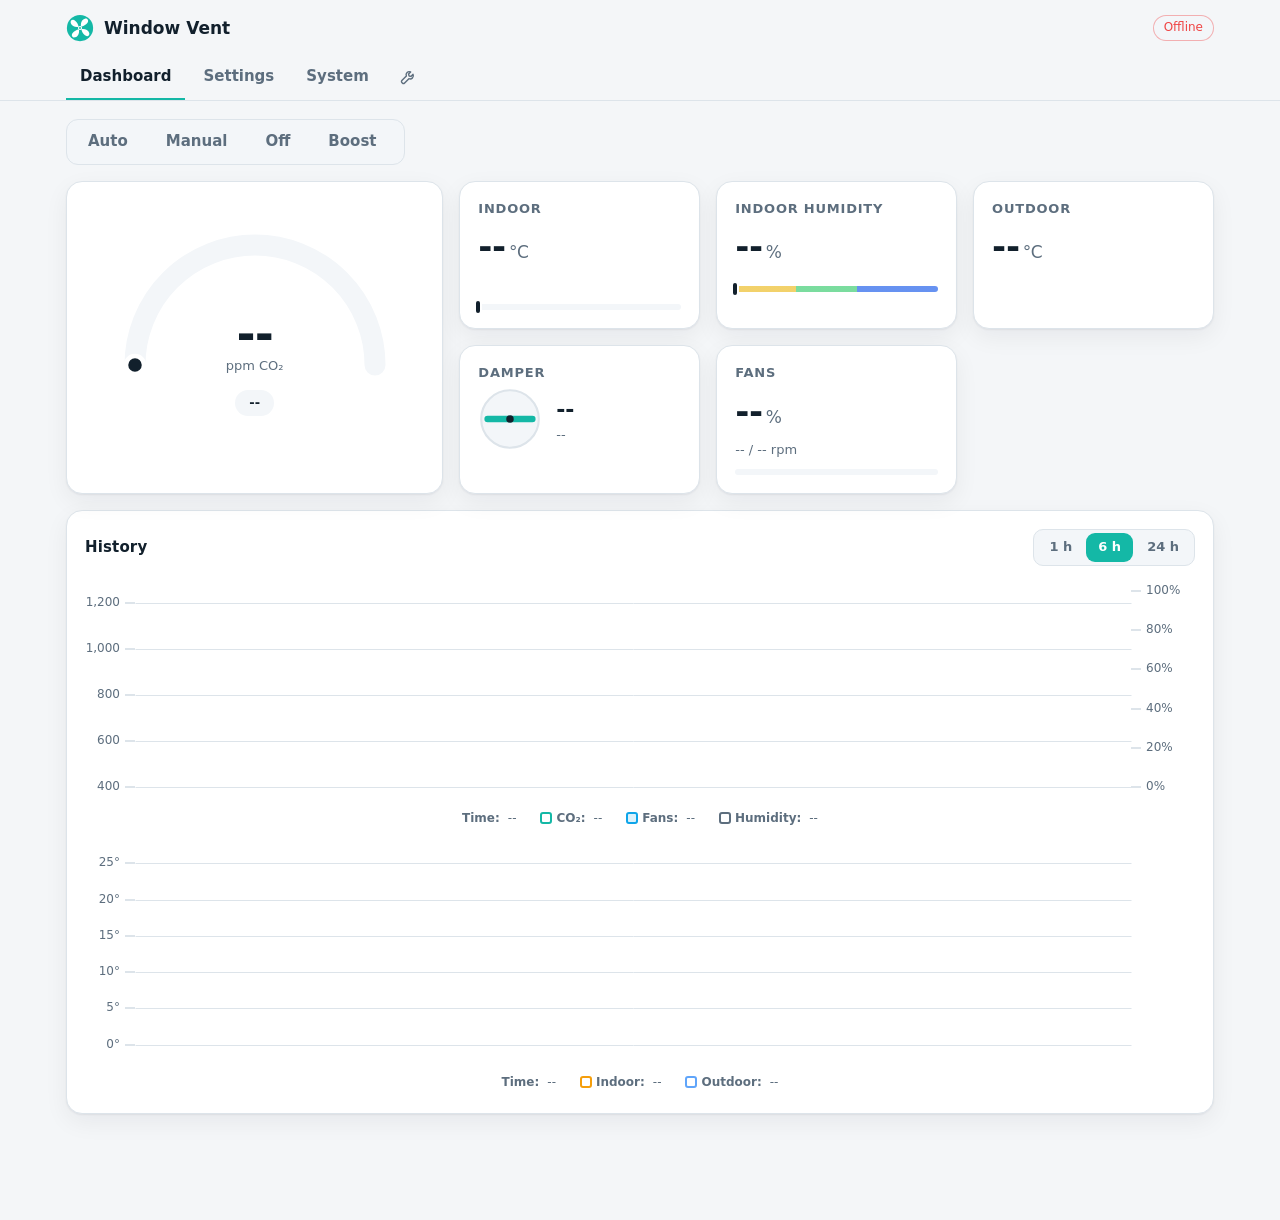
==== commit a6e1d2f3: "Intake below, exhaust on top: fan roles as a setting, swapped default The cold incoming air sinks an" ====
--- a/firmware/webui/web/index.html
+++ b/firmware/webui/web/index.html
@@ -191,6 +191,7 @@
       <div class="fields one">
         <div class="field" data-key="fans.balance" data-min="-20" data-max="20" data-step="1" data-unit="%" data-label="Balance (intake minus exhaust)"></div>
         <div class="field" data-key="fans.minDuty" data-min="0" data-max="60" data-step="1" data-unit="%" data-label="PWM duty at 1 %"></div>
+        <label class="switch"><input type="checkbox" id="intakeLow"><span></span> Intake on the lower fan (FAN1)</label>
         <div class="field" data-key="mode.boostMin" data-min="5" data-max="240" data-step="5" data-unit="min" data-label="Boost duration"></div>
       </div>
     </div>
--- a/firmware/webui/web/app.css
+++ b/firmware/webui/web/app.css
@@ -53,10 +53,12 @@
 .muted { color: var(--muted); font-size: 13px; }
 small { font-size: .5em; color: var(--muted); margin-left: 3px; font-weight: 500; }
 
-/* header and tabs */
+/* header and tabs: their background spans the window, their content lines up with main's (--page wide, --gutter
+   inside it) */
+:root { --page: 1180px; --gutter: 16px; --edge: max(var(--gutter), calc((100% - var(--page)) / 2 + var(--gutter))); }
 .top {
   display: flex; align-items: center; justify-content: space-between; gap: 12px;
-  padding: 14px 20px; position: sticky; top: 0; z-index: 10;
+  padding: 14px var(--edge); position: sticky; top: 0; z-index: 10;
   background: color-mix(in srgb, var(--bg) 85%, transparent); backdrop-filter: blur(10px);
 }
 .brand { display: flex; align-items: center; gap: 10px; font-weight: 650; font-size: 17px; }
@@ -72,7 +74,7 @@
 .badge.err { color: var(--bad); border-color: color-mix(in srgb, var(--bad) 40%, transparent); }
 .badge.warn { color: var(--warm); border-color: color-mix(in srgb, var(--warm) 45%, transparent);
   background: color-mix(in srgb, var(--warm) 12%, transparent); }
-.tabs { display: flex; gap: 4px; padding: 0 16px; border-bottom: 1px solid var(--line); overflow-x: auto; }
+.tabs { display: flex; gap: 4px; padding: 0 var(--edge); border-bottom: 1px solid var(--line); overflow-x: auto; }
 .tabs a {
   padding: 10px 14px; color: var(--muted); text-decoration: none; border-bottom: 2px solid transparent;
   font-weight: 550; white-space: nowrap;
@@ -81,7 +83,7 @@
 .tabs a.icontab { display: flex; align-items: center; padding: 10px 12px; }
 .tabicon { width: 19px; height: 19px; fill: none; stroke: currentColor; stroke-width: 1.8; stroke-linejoin: round; stroke-linecap: round; }
 
-main { max-width: 1180px; margin: 0 auto; padding: 18px 16px 90px; }
+main { max-width: var(--page); margin: 0 auto; padding: 18px var(--gutter) 90px; }
 
 /* layout */
 .card {
